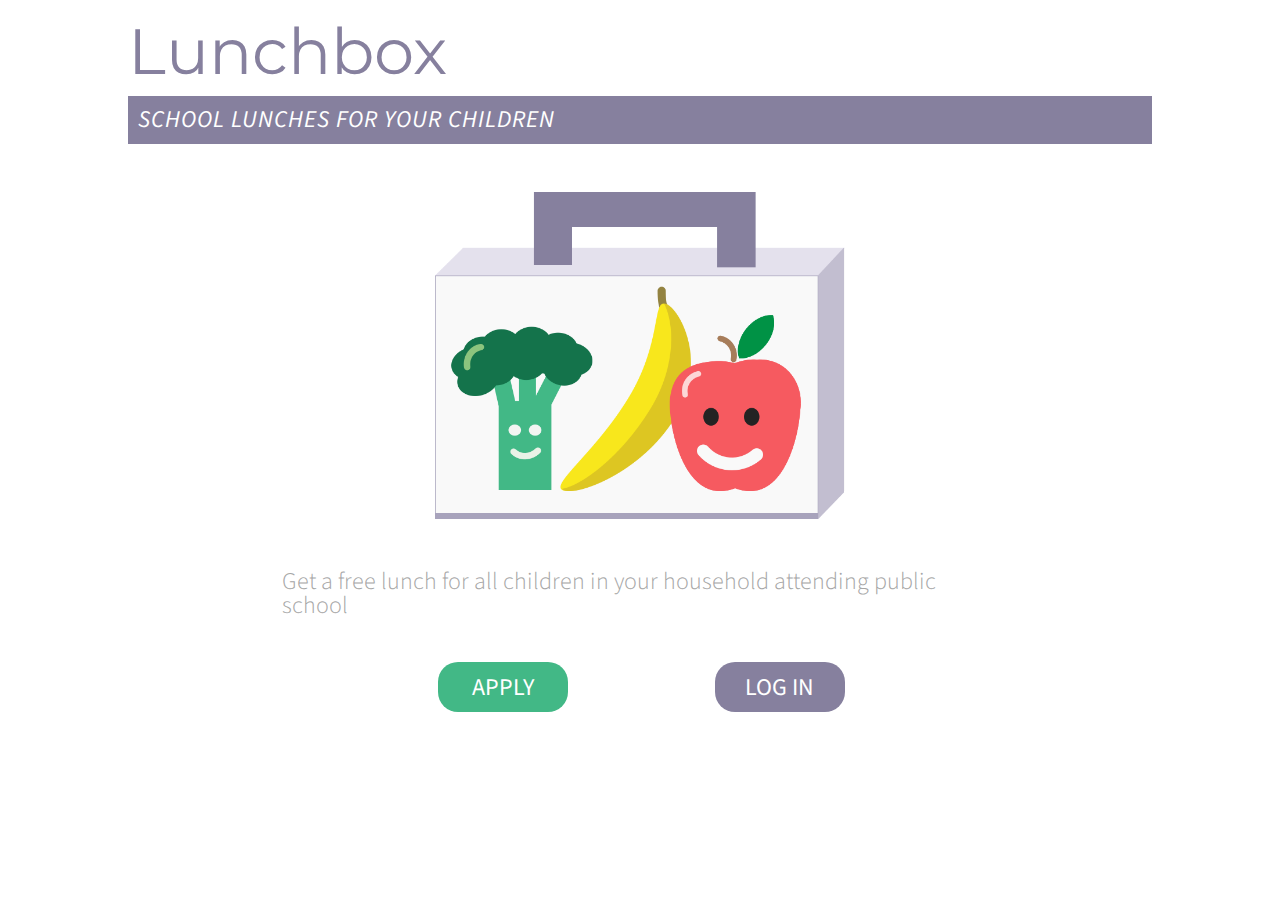
==== index.html @ 30f814b9 "more pages" ====
<!DOCTYPE html>
<html>
<head>
	<meta name="viewport" content="width=device-width, initialscale=1">
       
       <link type="text/css" rel="stylesheet" href="style.css">

	<title>Lunchbox</title>
</head>
<body>
<div id="wrapper"> 
	<h1>Lunchbox</h1>
	<div class="indexbar"><h2> School lunches for your children</h2></div>   <!-- this is going to be the bar  -->
	

	<div class="heroImage"><img src="lunchbunch.png"></div>

	<div class="freeLunch"><h3>Get a free lunch for all children in your household attending public school</h3></div>
		<span class="formspace"></span> 
  		<div class="buttonWrapper">

	  	<button class="apply">apply</button>


	  	<button class="logIn">log in</button>


	  	</div> <!-- end of BUTTON wrapper -->




</div>  <!-- end of wrapper -->

</body>







</html>
---- style.css ----
@import url(https://fonts.googleapis.com/css?family=Montserrat:400,700|Source+Sans+Pro:400,200,200italic,300,300italic,400italic,600,600italic,700,700italic,900,900italic);


html, body, div, span, applet, object, iframe,
h1, h2, h3, h4, h5, h6, p, blockquote, pre,
a, abbr, acronym, address, big, cite, code,
del, dfn, em, img, ins, kbd, q, s, samp,
small, strike, strong, sub, sup, tt, var,
b, u, i, center,
dl, dt, dd, ol, ul, li,
fieldset, form, label, legend,
table, caption, tbody, tfoot, thead, tr, th, td,
article, aside, canvas, details, embed, 
figure, figcaption, footer, header, hgroup, 
menu, nav, output, ruby, section, summary,
time, mark, audio, video {
	margin: 0;
	padding: 0;
	border: 0;
	font-size: 100%;
	font: inherit;
	vertical-align: baseline;
}
article, aside, details, figcaption, figure, 
footer, header, hgroup, menu, nav, section {
	display: block;
}
body {
	line-height: 1;
}
ol, ul {
	list-style: none;
}
blockquote, q {
	quotes: none;
}
blockquote:before, blockquote:after,
q:before, q:after {
	content: '';
	content: none;
}
table {
	border-collapse: collapse;
	border-spacing: 0;
}


    .clearfix:after {
		visibility: hidden;
		display: block;
		font-size: 0;
		content: " ";
		clear: both;
		height: 0;
		}



* {box-sizing: border-box;
	font-family: 'Source Sans Pro';
}





#wrapper {
	width: 80%;
	margin: 0 auto;
}

h1 {
	font-family: 'Montserrat';
	font-size: 4em;
	color: #86809E; 
	margin: .3em 0 .2em 0;
}

h2 {
	font-family: 'Source Sans Pro';
	font-size: 1.5em;
	font-style: italic;
	font-weight: 400;
	color: white; 
	margin: .1em 0 0 .1em;
	padding: .5em .5em .5em .3em;
	letter-spacing: 1px;
	text-transform: uppercase;

}

.indexbar {
	width: 100%;
	/*height: 50px;*/
	background-color: #86809E;
}

.freeLunch {
	width: 70%;
	margin: 0 auto;
}

h3 {
	font-family: 'Source Sans Pro';
	font-size: 1.5em;
/*	font-style: italic;*/
	font-weight: 300;
	color: #A6A6A6; 
	/*margin: .5em 0 0 .1em;*/
	
}

.formspace {
	height: 2em;
	display: block;
}



.heroImage {
	width: 40%;
	margin: 3em auto;
}

.heroImage img {
	width: 100%;
}

.buttonWrapper {
	width: 40%;
	margin: 0 auto;
	/*border: 1px black solid;*/
}

button.apply {
	width: 130px;
	height: 50px;
	border-radius: 20px;
	background-color: #42B886;
	outline: none;
	border: none;
}


button.logIn {
	width: 130px;
	height: 50px;
	border-radius: 20px;
	background-color: #86809E;
	border: none;
	float: right;
}

button {
	font-family: 'Source Sans Pro';
	font-size: 1.5em;
	font-weight: 400;
	color: white; 
	margin: .5em 0 0 .1em;
	text-transform: uppercase;

}
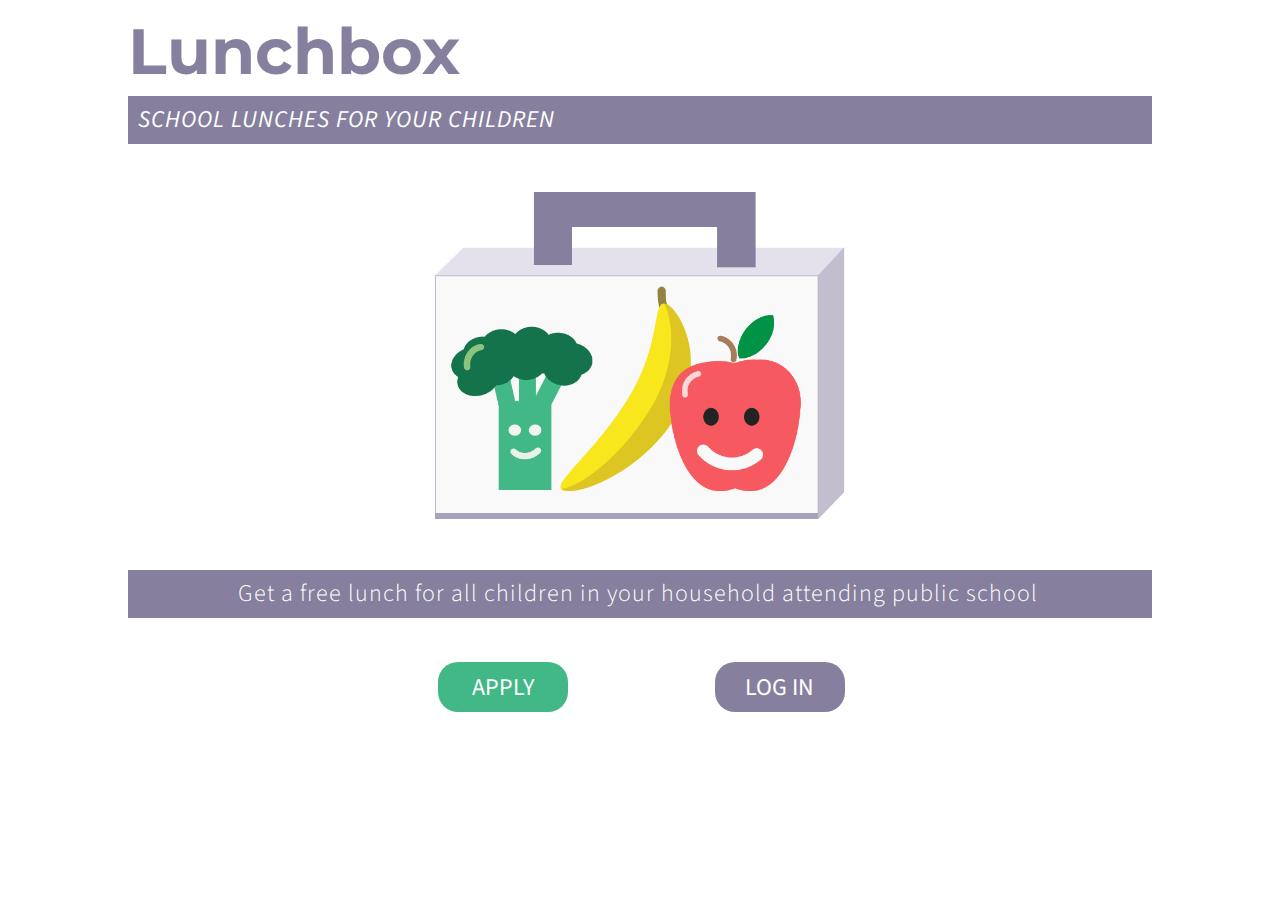
==== commit 32e69336: "better homepage" ====
--- a/index.html
+++ b/index.html
@@ -15,7 +15,7 @@
 
 	<div class="heroImage"><img src="lunchbunch.png"></div>
 
-	<div class="freeLunch"><h3>Get a free lunch for all children in your household attending public school</h3></div>
+	<div class="indexbar"><div class="freeLunch"><h3>Get a free lunch for all children in your household attending public school</h3></div></div>
 		<span class="formspace"></span> 
   		<div class="buttonWrapper">
 
--- a/style.css
+++ b/style.css
@@ -73,6 +73,7 @@
 h1 {
 	font-family: 'Montserrat';
 	font-size: 4em;
+	font-weight: 700;
 	color: #86809E; 
 	margin: .3em 0 .2em 0;
 }
@@ -97,7 +98,7 @@
 }
 
 .freeLunch {
-	width: 70%;
+	width: 100%;
 	margin: 0 auto;
 }
 
@@ -106,7 +107,12 @@
 	font-size: 1.5em;
 /*	font-style: italic;*/
 	font-weight: 300;
-	color: #A6A6A6; 
+	color: white; /*#A6A6A6*/ 
+	padding: .5em .5em .5em .3em;
+	letter-spacing: 1px;
+	display: block;
+	margin: 0 auto;
+	text-align: center;
 	/*margin: .5em 0 0 .1em;*/
 	
 }
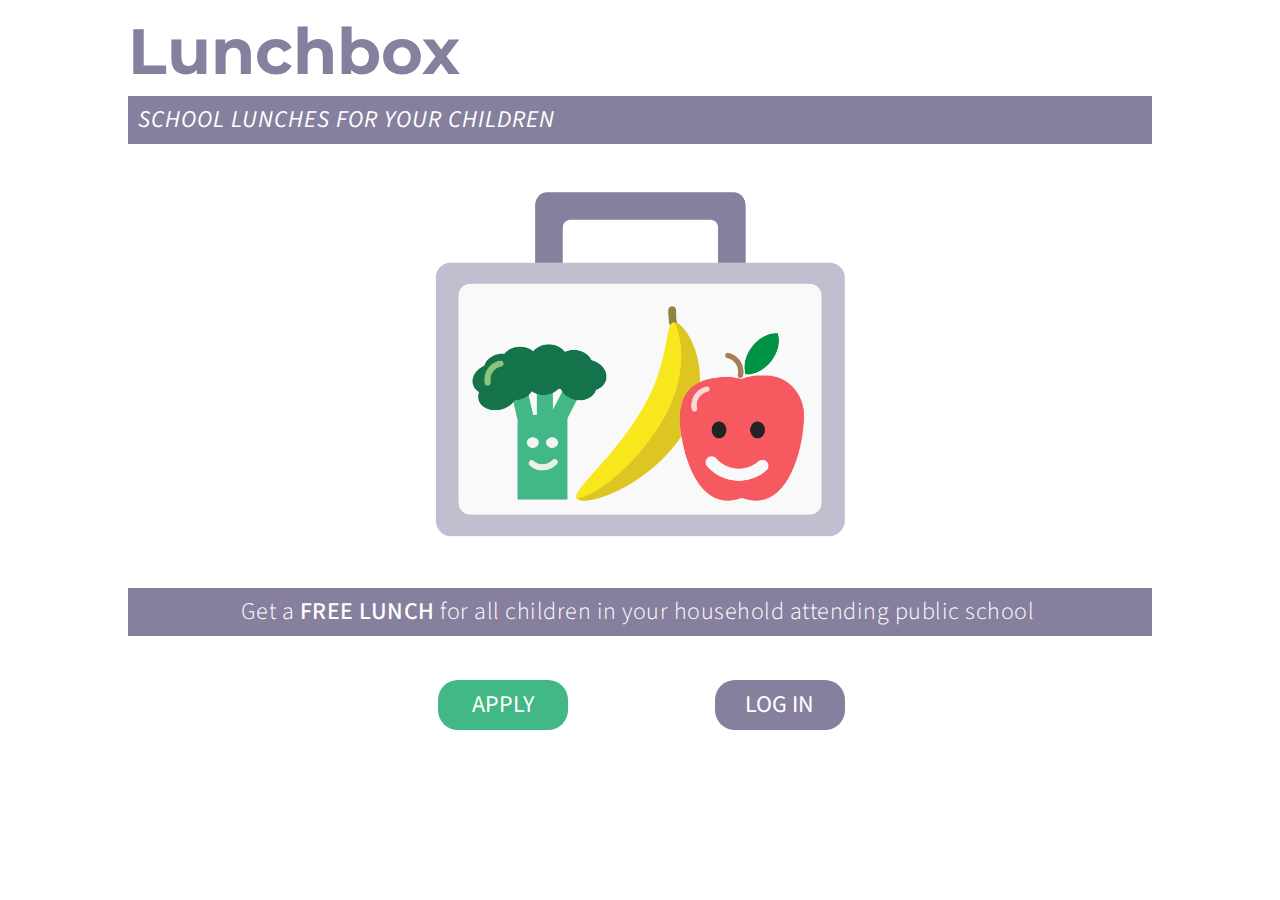
==== commit 908f1d50: "better homepage" ====
--- a/index.html
+++ b/index.html
@@ -13,9 +13,9 @@
 	<div class="indexbar"><h2> School lunches for your children</h2></div>   <!-- this is going to be the bar  -->
 	
 
-	<div class="heroImage"><img src="lunchbunch.png"></div>
+	<div class="heroImage"><img src="newlunchbox.png"></div>
 
-	<div class="indexbar"><div class="freeLunch"><h3>Get a free lunch for all children in your household attending public school</h3></div></div>
+	<div class="indexbar"><div class="freeLunch"><h3>Get a <span class="bold">FREE LUNCH</span> for all children in your household attending public school</h3></div></div>
 		<span class="formspace"></span> 
   		<div class="buttonWrapper">
 
--- a/style.css
+++ b/style.css
@@ -109,13 +109,17 @@
 	font-weight: 300;
 	color: white; /*#A6A6A6*/ 
 	padding: .5em .5em .5em .3em;
-	letter-spacing: 1px;
-	display: block;
-	margin: 0 auto;
+	letter-spacing: .5px;
+	
 	text-align: center;
 	/*margin: .5em 0 0 .1em;*/
 	
 }
+
+span.bold {
+	font-weight: 500;
+}
+
 
 .formspace {
 	height: 2em;
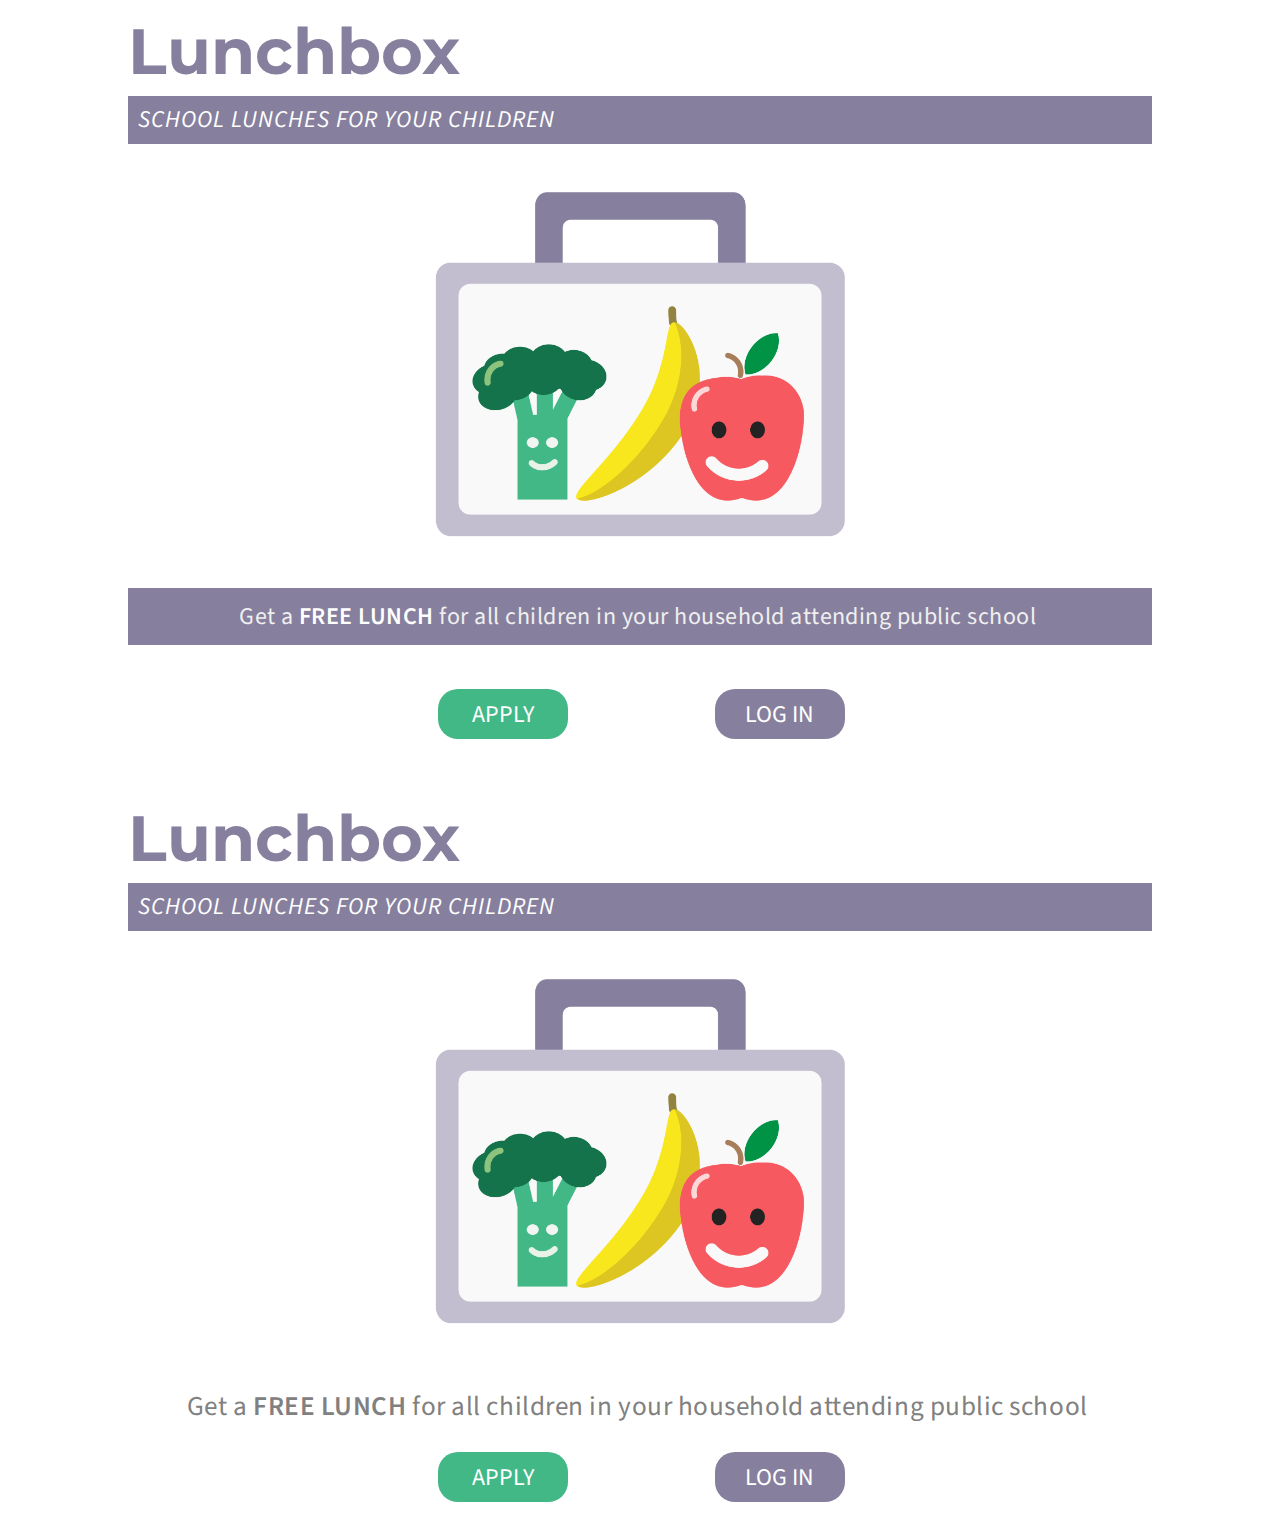
==== commit 7f9d9eb6: "s styles for index page, with or without 2cd bar" ====
--- a/index.html
+++ b/index.html
@@ -7,6 +7,8 @@
 
 	<title>Lunchbox</title>
 </head>
+
+
 <body>
 <div id="wrapper"> 
 	<h1>Lunchbox</h1>
@@ -15,14 +17,14 @@
 
 	<div class="heroImage"><img src="newlunchbox.png"></div>
 
-	<div class="indexbar"><div class="freeLunch"><h3>Get a <span class="bold">FREE LUNCH</span> for all children in your household attending public school</h3></div></div>
+	<div class="indexbar2"><div class="freeLunch"><h3>Get a <span class="bold">FREE LUNCH</span> for all children in your household attending public school</h3></div></div>
 		<span class="formspace"></span> 
   		<div class="buttonWrapper">
 
-	  	<button class="apply">apply</button>
+	  	<a href="register.html"><button class="apply">apply</button></a>
 
 
-	  	<button class="logIn">log in</button>
+	  	<a href="login.html"><button class="logIn">log in</button></a>
 
 
 	  	</div> <!-- end of BUTTON wrapper -->
@@ -31,6 +33,45 @@
 
 
 </div>  <!-- end of wrapper -->
+
+
+		<br><br><br>
+
+
+
+		<div id="wrapper"> 
+	<h1>Lunchbox</h1>
+	<div class="indexbar"><h2> School lunches for your children</h2></div>   <!-- this is going to be the bar  -->
+	
+
+	<div class="heroImage"><img src="newlunchbox.png"></div>
+
+	<div class="freeLunch2"><h3>Get a <span class="bold">FREE LUNCH</span> for all children in your household attending public school</h3></div>
+		<!-- <span class="formspace"></span>  -->
+  		<div class="buttonWrapper">
+
+	  	<a href="register.html"><button class="apply">apply</button></a>
+
+
+	  	<a href="login.html"><button class="logIn">log in</button></a>
+	  	<span class="formspace"></span> 
+
+	  	</div> <!-- end of BUTTON wrapper -->
+
+
+
+
+</div>  <!-- end of wrapper -->
+
+
+
+
+
+
+
+
+
+
 
 </body>
 
--- a/style.css
+++ b/style.css
@@ -1,5 +1,5 @@
 
-@import url(https://fonts.googleapis.com/css?family=Montserrat:400,700|Source+Sans+Pro:400,200,200italic,300,300italic,400italic,600,600italic,700,700italic,900,900italic);
+@import url(https://fonts.googleapis.com/css?family=Montserrat:700|Source+Sans+Pro:400,200,200italic,300,300italic,400italic,600,600italic,700,700italic,900,900italic);
 
 
 html, body, div, span, applet, object, iframe,
@@ -97,6 +97,12 @@
 	background-color: #86809E;
 }
 
+.indexbar2 {
+	width: 100%;
+	/*height: 50px;*/
+	background-color: #86809E;     /*B0ABC3*/
+}
+
 .freeLunch {
 	width: 100%;
 	margin: 0 auto;
@@ -106,19 +112,54 @@
 	font-family: 'Source Sans Pro';
 	font-size: 1.5em;
 /*	font-style: italic;*/
-	font-weight: 300;
-	color: white; /*#A6A6A6*/ 
+	font-weight: 400;
+	color: #F0EFEF; /*#A6A6A6*/ 
 	padding: .5em .5em .5em .3em;
-	letter-spacing: .5px;
-	
+	letter-spacing: .02em;
+	line-height: 1.4em;
 	text-align: center;
 	/*margin: .5em 0 0 .1em;*/
 	
 }
 
+
+
 span.bold {
-	font-weight: 500;
-}
+	font-weight: 600;
+	color: white;
+}
+
+
+.freeLunch2 {
+	width: 100%;
+	margin: 0 auto;
+}
+
+.freeLunch2 h3 {
+	font-family: 'Source Sans Pro';
+	font-size: 1.7em;
+/*	font-style: italic;*/
+	font-weight: 400;
+	color: gray; /*#A6A6A6*/ 
+	padding: .5em .5em .5em .3em;
+	letter-spacing: .02em;
+	line-height: 1.4em;
+	text-align: center;
+	/*margin: .5em 0 0 .1em;*/
+	
+}
+
+
+
+.freeLunch2 span.bold {
+	font-weight: 600;
+	color: gray;
+}
+
+
+
+
+
 
 
 .formspace {
@@ -174,21 +215,31 @@
 
 
 
-
-
-
-
-
-
-
-
-
-
-
-
-
-
-
-
-
-
+@media only screen and (max-width: 609px) {
+	.heroImage {
+	width: 80%;
+	margin: 3em auto;
+}
+    button {
+	margin: .5em 0 0 0;
+	
+
+}  
+}
+
+
+
+
+
+
+
+
+
+
+
+
+
+
+
+
+
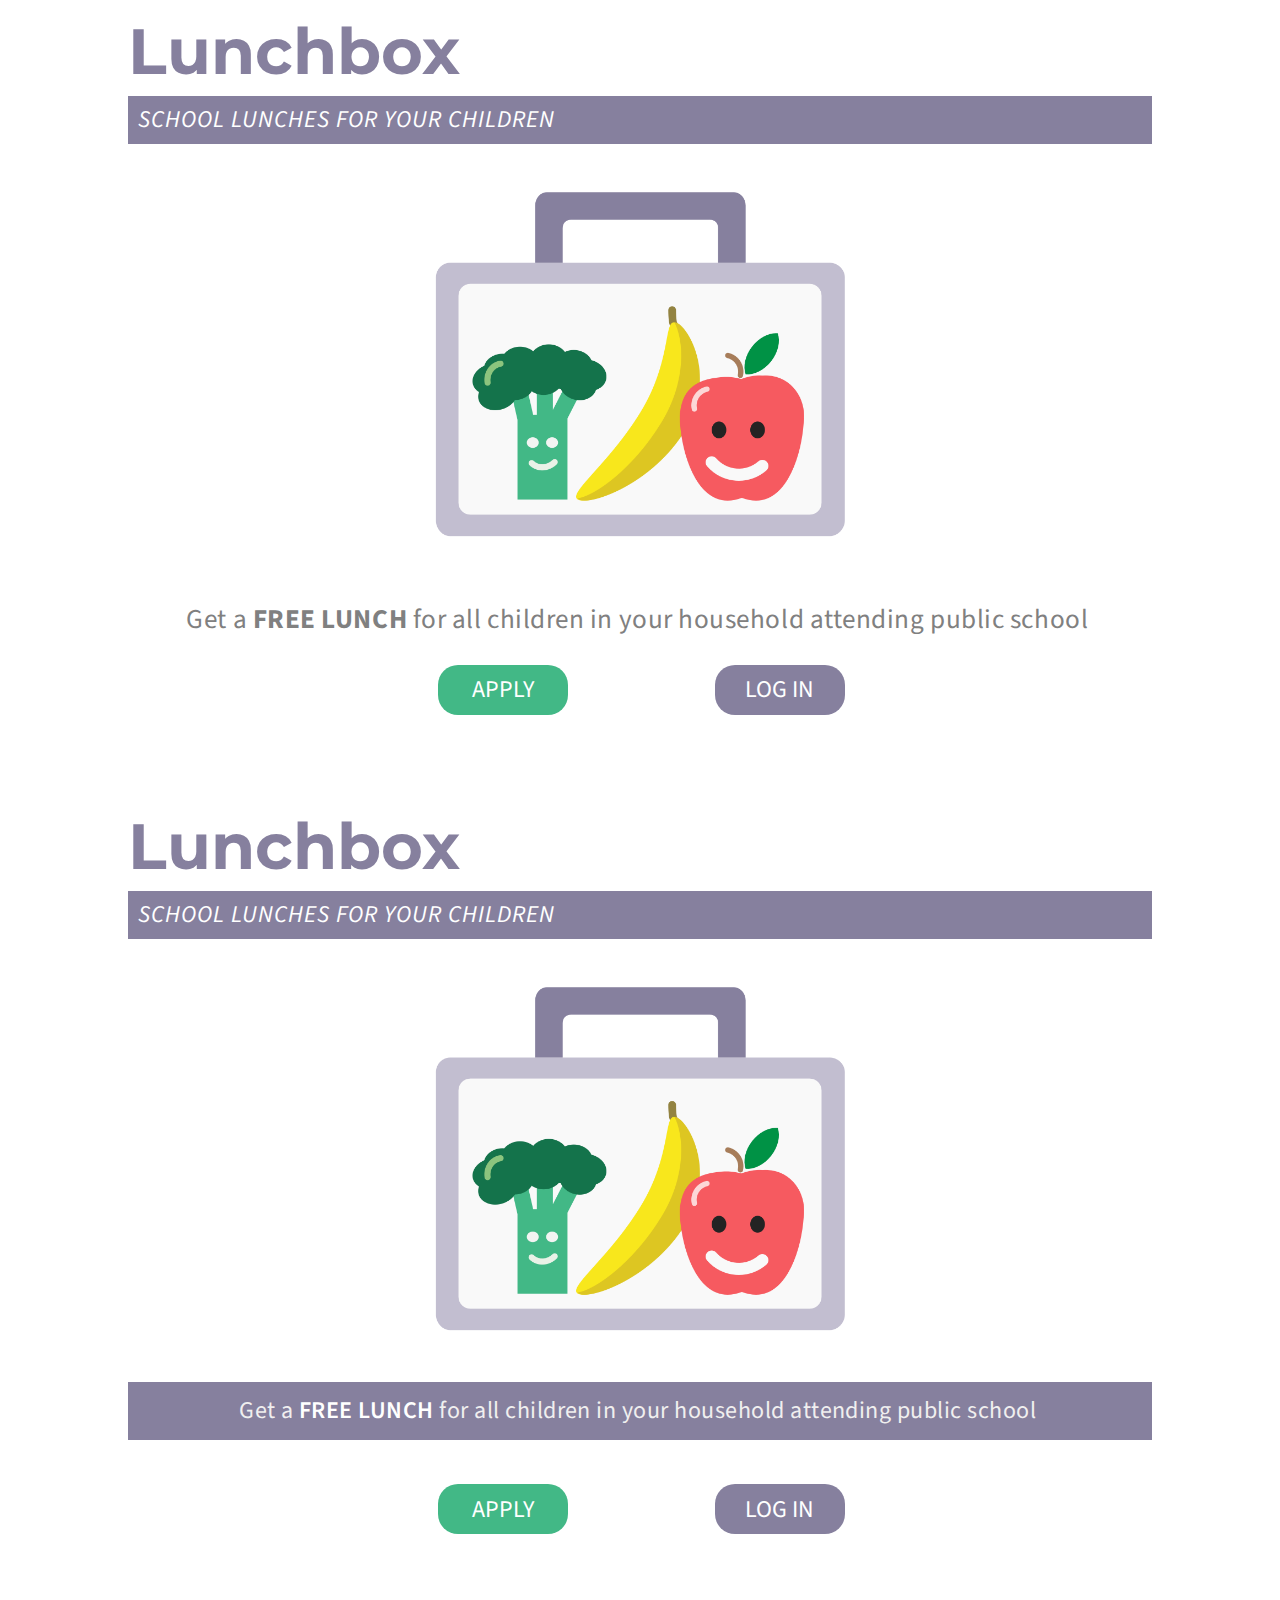
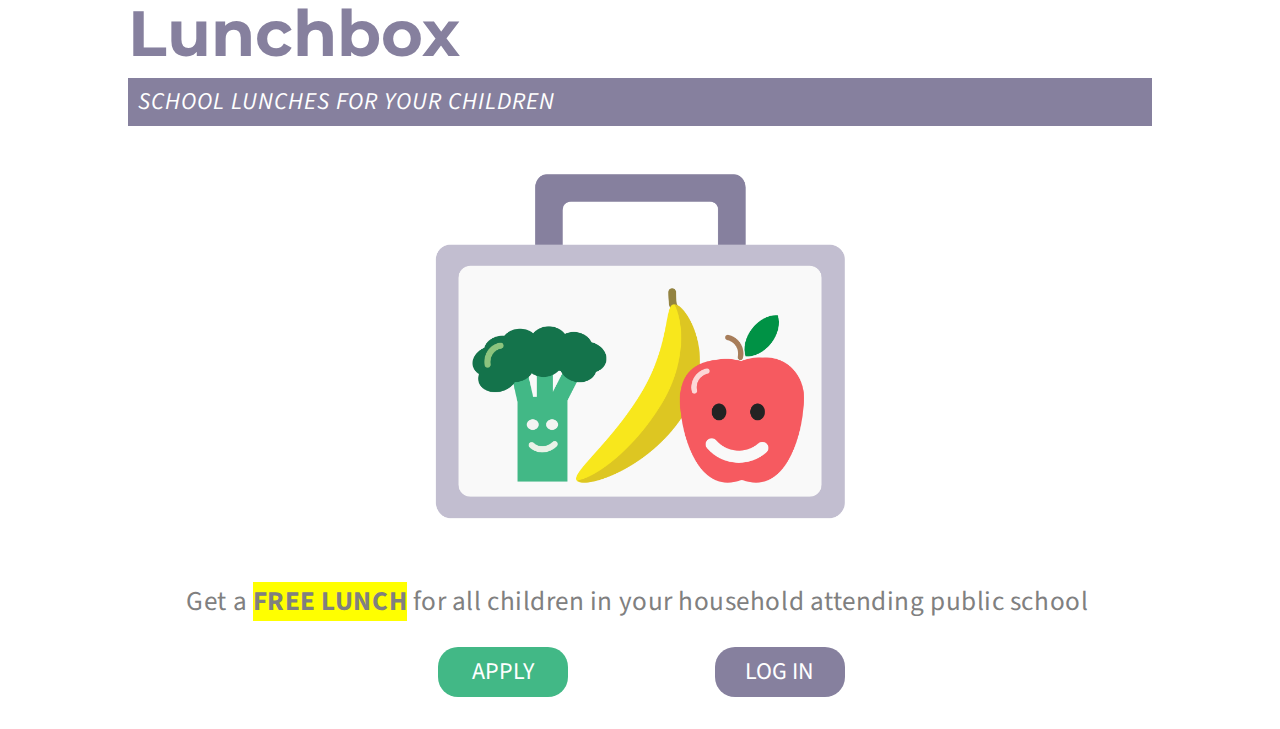
==== commit 1ffc7df8: "cha cha changes" ====
--- a/index.html
+++ b/index.html
@@ -10,6 +10,32 @@
 
 
 <body>
+
+	<div id="wrapper"> 
+	<h1>Lunchbox</h1>
+	<div class="indexbar"><h2> School lunches for your children</h2></div>   <!-- this is going to be the bar  -->
+	
+
+	<div class="heroImage"><img src="newlunchbox.png"></div>
+
+	<div class="freeLunch2"><h3>Get a <span class="bold">FREE LUNCH</span> for all children in your household attending public school</h3></div>
+		<!-- <span class="formspace"></span>  -->
+  		<div class="buttonWrapper">
+
+	  	<a href="register.html"><button class="apply">apply</button></a>
+
+
+	  	<a href="login.html"><button class="logIn">log in</button></a>
+	  	<span class="formspace"></span> 
+
+	  	</div> <!-- end of BUTTON wrapper -->
+
+	<br><br><br>
+
+
+</div>  <!-- end of wrapper -->
+
+
 <div id="wrapper"> 
 	<h1>Lunchbox</h1>
 	<div class="indexbar"><h2> School lunches for your children</h2></div>   <!-- this is going to be the bar  -->
@@ -35,7 +61,14 @@
 </div>  <!-- end of wrapper -->
 
 
-		<br><br><br>
+	
+
+
+
+	
+
+
+<br><br><br>
 
 
 
@@ -46,7 +79,7 @@
 
 	<div class="heroImage"><img src="newlunchbox.png"></div>
 
-	<div class="freeLunch2"><h3>Get a <span class="bold">FREE LUNCH</span> for all children in your household attending public school</h3></div>
+	<div class="freeLunch2"><h3>Get a <span class="bold yellow">FREE LUNCH</span> for all children in your household attending public school</h3></div>
 		<!-- <span class="formspace"></span>  -->
   		<div class="buttonWrapper">
 
--- a/style.css
+++ b/style.css
@@ -129,6 +129,9 @@
 	color: white;
 }
 
+.yellow {
+	background-color: yellow;
+}
 
 .freeLunch2 {
 	width: 100%;
@@ -152,7 +155,7 @@
 
 
 .freeLunch2 span.bold {
-	font-weight: 600;
+	font-weight: 700;
 	color: gray;
 }
 
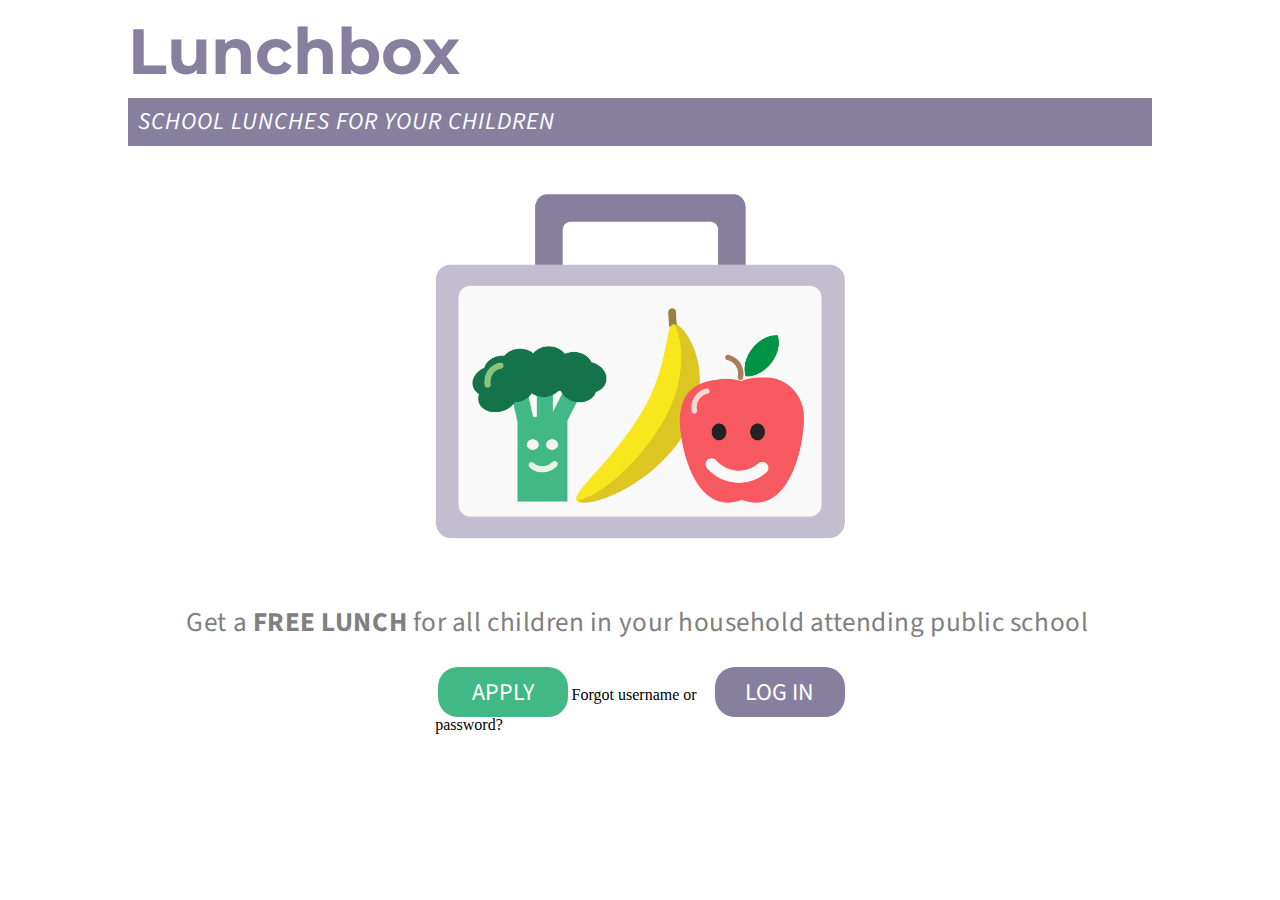
==== commit 264127c0: "changing logout to index, adding status.html" ====
--- a/index.html
+++ b/index.html
@@ -26,72 +26,14 @@
 
 
 	  	<a href="login.html"><button class="logIn">log in</button></a>
+	  	<span class="forgotPassword">Forgot username or password?</span>
+
+
 	  	<span class="formspace"></span> 
 
 	  	</div> <!-- end of BUTTON wrapper -->
 
-	<br><br><br>
-
-
-</div>  <!-- end of wrapper -->
-
-
-<div id="wrapper"> 
-	<h1>Lunchbox</h1>
-	<div class="indexbar"><h2> School lunches for your children</h2></div>   <!-- this is going to be the bar  -->
 	
-
-	<div class="heroImage"><img src="newlunchbox.png"></div>
-
-	<div class="indexbar2"><div class="freeLunch"><h3>Get a <span class="bold">FREE LUNCH</span> for all children in your household attending public school</h3></div></div>
-		<span class="formspace"></span> 
-  		<div class="buttonWrapper">
-
-	  	<a href="register.html"><button class="apply">apply</button></a>
-
-
-	  	<a href="login.html"><button class="logIn">log in</button></a>
-
-
-	  	</div> <!-- end of BUTTON wrapper -->
-
-
-
-
-</div>  <!-- end of wrapper -->
-
-
-	
-
-
-
-	
-
-
-<br><br><br>
-
-
-
-		<div id="wrapper"> 
-	<h1>Lunchbox</h1>
-	<div class="indexbar"><h2> School lunches for your children</h2></div>   <!-- this is going to be the bar  -->
-	
-
-	<div class="heroImage"><img src="newlunchbox.png"></div>
-
-	<div class="freeLunch2"><h3>Get a <span class="bold yellow">FREE LUNCH</span> for all children in your household attending public school</h3></div>
-		<!-- <span class="formspace"></span>  -->
-  		<div class="buttonWrapper">
-
-	  	<a href="register.html"><button class="apply">apply</button></a>
-
-
-	  	<a href="login.html"><button class="logIn">log in</button></a>
-	  	<span class="formspace"></span> 
-
-	  	</div> <!-- end of BUTTON wrapper -->
-
-
 
 
 </div>  <!-- end of wrapper -->
@@ -99,19 +41,7 @@
 
 
 
-
-
-
-
-
-
-
 </body>
 
 
-
-
-
-
-
 </html>--- a/style.css
+++ b/style.css
@@ -76,6 +76,7 @@
 	font-weight: 700;
 	color: #86809E; 
 	margin: .3em 0 .2em 0;
+	display: inline-block;
 }
 
 h2 {
@@ -95,6 +96,7 @@
 	width: 100%;
 	/*height: 50px;*/
 	background-color: #86809E;
+	clear: both;
 }
 
 .indexbar2 {
@@ -122,12 +124,103 @@
 	
 }
 
-
+h4 {
+	font-family: 'Source Sans Pro';
+	font-size: 3em;
+	font-weight: 600;
+	color: #86809E;
+	margin: .1em 0 0 0;
+	padding: .5em .5em .5em 0;
+	letter-spacing: 1px;
+	text-transform: uppercase;
+
+}
+
+ul {font-family: 'Source Sans Pro';
+	font-size: 1.3em;
+	font-weight: 600;
+	color: #86809E;
+	margin: .1em 0 0 .5em;
+	padding: .5em .5em .5em .3em;
+	line-height: 1.9em;
+
+}
+
+span.listTitle {
+	font-size: 1.8em;
+	margin-bottom: 1em;
+	font-style: italic;
+}
+
+li {
+	list-style-type: disc;
+	list-style-position: inside;
+	margin-left: 1.5em;
+
+}
 
 span.bold {
 	font-weight: 600;
 	color: white;
 }
+
+.gettingStarted {
+	width: 80%;
+	margin: 0 auto;
+	background-color: #FCF6B6;
+	padding: 2% 10% 5% 15%;
+}
+
+/*/////////////////////////////////gettingstarted 2////////////////////////////*/
+.gettingStarted2 {
+	width: 55%;
+	margin: 3em auto;
+	float: left;
+	padding: 5% 1% 5% 5%;
+}
+
+.gettingStarted2 h4 {
+	font-family: 'Source Sans Pro';
+	font-size: 3em;
+	font-weight: 600;
+	color: #86809E;
+	margin: .1em 0 0 0;
+	padding: .5em .5em .2em 0;
+	letter-spacing: 1px;
+	text-transform: uppercase;
+
+}
+.gettingStarted2 span.listTitle {
+	font-size: 1.6em;
+	margin-bottom: 1em;
+	font-style: italic;
+	color: #CDC8DF;
+}
+
+.gettingStarted2 ul {font-family: 'Source Sans Pro';
+	font-size: 1.3em;
+	font-weight: 600;
+	color: #86809E;
+	margin: .5em 0 0 .5em;
+	padding: .5em .5em .5em .3em;
+	line-height: 1.7em;
+}
+
+.heroImage2 {
+	width: 40%;
+	margin: 3em auto;
+	float: left;
+}
+
+.heroImage2 img {
+	width: 100%;
+}
+
+.emptyDiv {
+	clear: both;
+}
+
+/*/////////////////////////////////END OF gettingstarted 2////////////////////////////*/
 
 .yellow {
 	background-color: yellow;
@@ -181,6 +274,10 @@
 	width: 100%;
 }
 
+
+
+
+
 .buttonWrapper {
 	width: 40%;
 	margin: 0 auto;
@@ -206,6 +303,15 @@
 	float: right;
 }
 
+button.status {
+	width: 130px;
+	height: 50px;
+	border-radius: 20px;
+	background-color: #86809E;
+	border: none;
+	float: right;
+}
+
 button {
 	font-family: 'Source Sans Pro';
 	font-size: 1.5em;
@@ -216,6 +322,58 @@
 
 }
 
+button.logOut {
+	width: 130px;
+	height: 50px;
+	border-radius: 20px;
+	background-color: #F9F9F9;
+	border: none;
+	margin-top: 1.2em;
+	float: right;
+	color: #86809E;
+	font-size: 1em;
+	
+}
+
+
+.yourStatus {
+	width: 50%;
+	
+	font-family: 'Source Sans Pro';
+	font-size: 1.5em;
+	font-weight: 400;
+	margin: 2em auto;
+	padding: 1em;
+	line-height: 1.4em;
+
+}
+
+.complete {
+	background-color: #93FED1;
+	color: #86809E;
+
+}
+
+.incomplete {
+	background-color: #F9F9F9;
+	color: gray;
+}
+
+h5 {
+	font-family: 'Source Sans Pro';
+	font-size: 1.5em;
+	font-weight: 600;
+	color: #86809E;
+	margin: .1em 0 0 0;
+	padding: .5em .5em .5em 0;
+	letter-spacing: 1px;
+	text-transform: uppercase;
+
+}
+
+
+
+
 
 
 @media only screen and (max-width: 609px) {
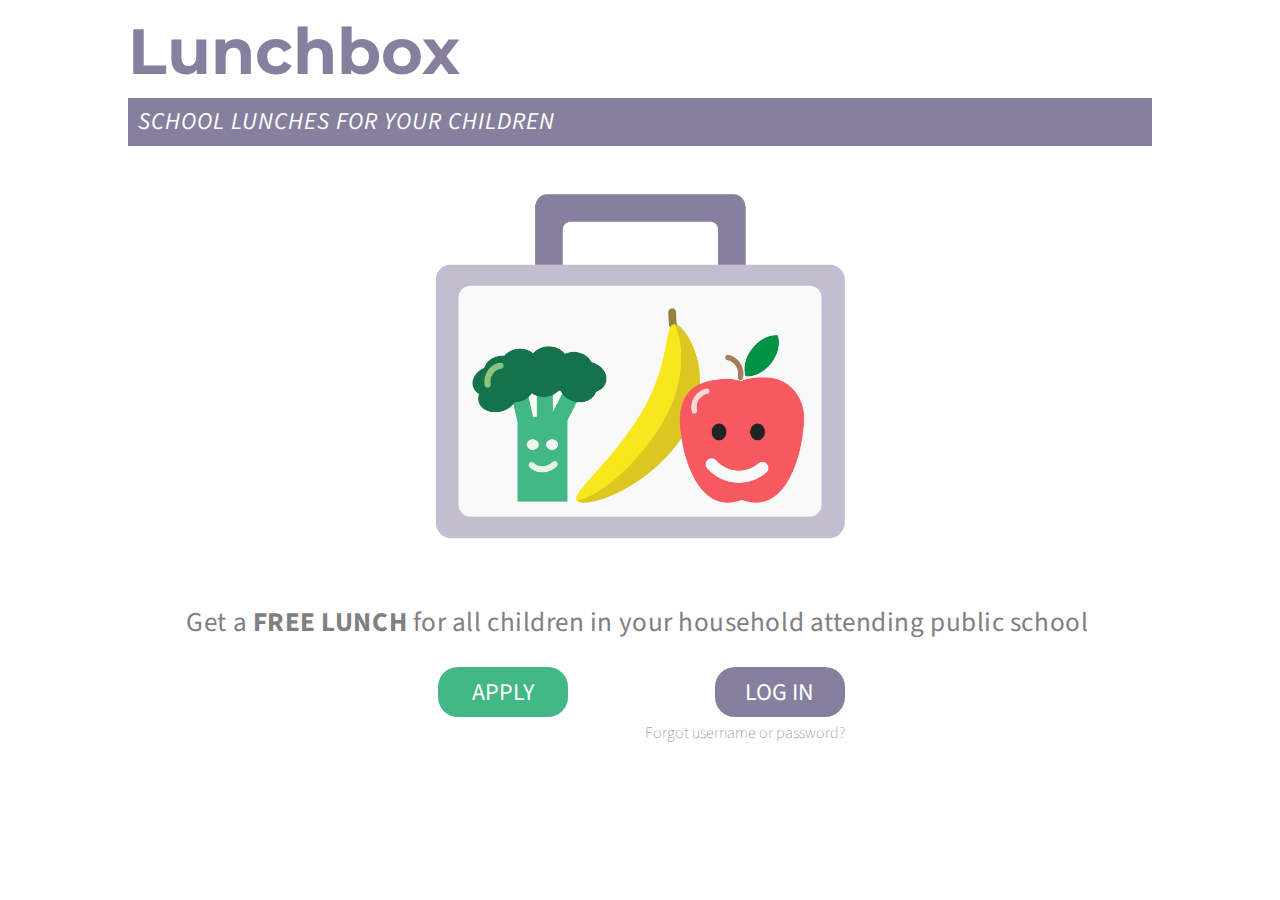
==== commit 45635dcd: "middle initial, made labels "block" on radio buttons" ====
--- a/index.html
+++ b/index.html
@@ -22,11 +22,12 @@
 		<!-- <span class="formspace"></span>  -->
   		<div class="buttonWrapper">
 
+	  	
 	  	<a href="register.html"><button class="apply">apply</button></a>
 
 
 	  	<a href="login.html"><button class="logIn">log in</button></a>
-	  	<span class="forgotPassword">Forgot username or password?</span>
+	  	<div class="forgotPassword">Forgot username or password?</div>
 
 
 	  	<span class="formspace"></span> 
--- a/style.css
+++ b/style.css
@@ -371,7 +371,14 @@
 
 }
 
-
+.forgotPassword {
+	font-family: 'Source Sans Pro';
+	font-size: 1em;
+	color: gray;
+	font-weight: 200;
+	text-align: right;
+	margin: .5em 0 0 0;
+}
 
 
 
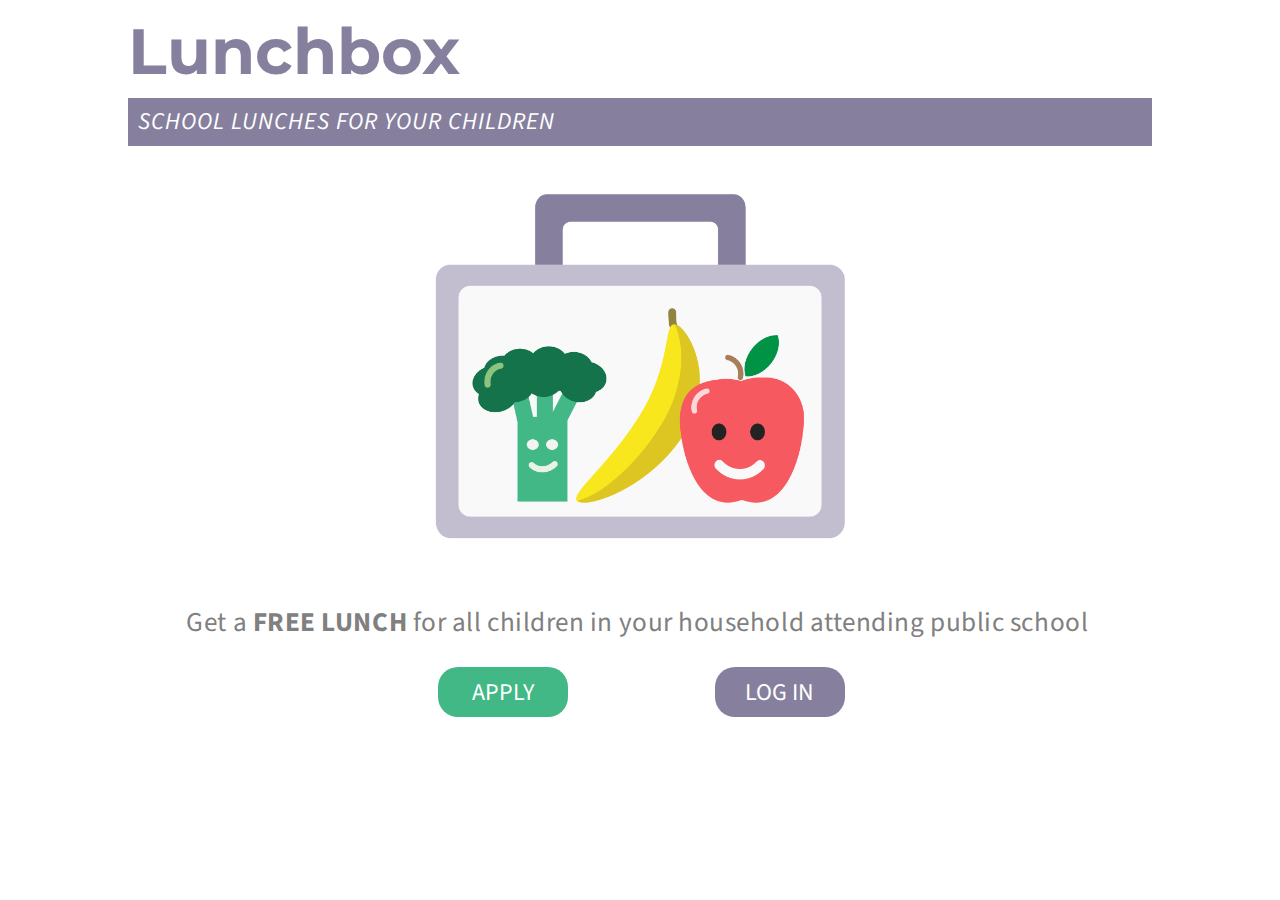
==== commit 012d1553: "so many fucking changes" ====
--- a/index.html
+++ b/index.html
@@ -16,7 +16,7 @@
 	<div class="indexbar"><h2> School lunches for your children</h2></div>   <!-- this is going to be the bar  -->
 	
 
-	<div class="heroImage"><img src="newlunchbox.png"></div>
+	<div class="heroImage"><img src="newlunchbox2.png"></div>
 
 	<div class="freeLunch2"><h3>Get a <span class="bold">FREE LUNCH</span> for all children in your household attending public school</h3></div>
 		<!-- <span class="formspace"></span>  -->
@@ -27,8 +27,7 @@
 
 
 	  	<a href="login.html"><button class="logIn">log in</button></a>
-	  	<div class="forgotPassword">Forgot username or password?</div>
-
+	  	
 
 	  	<span class="formspace"></span> 
 
